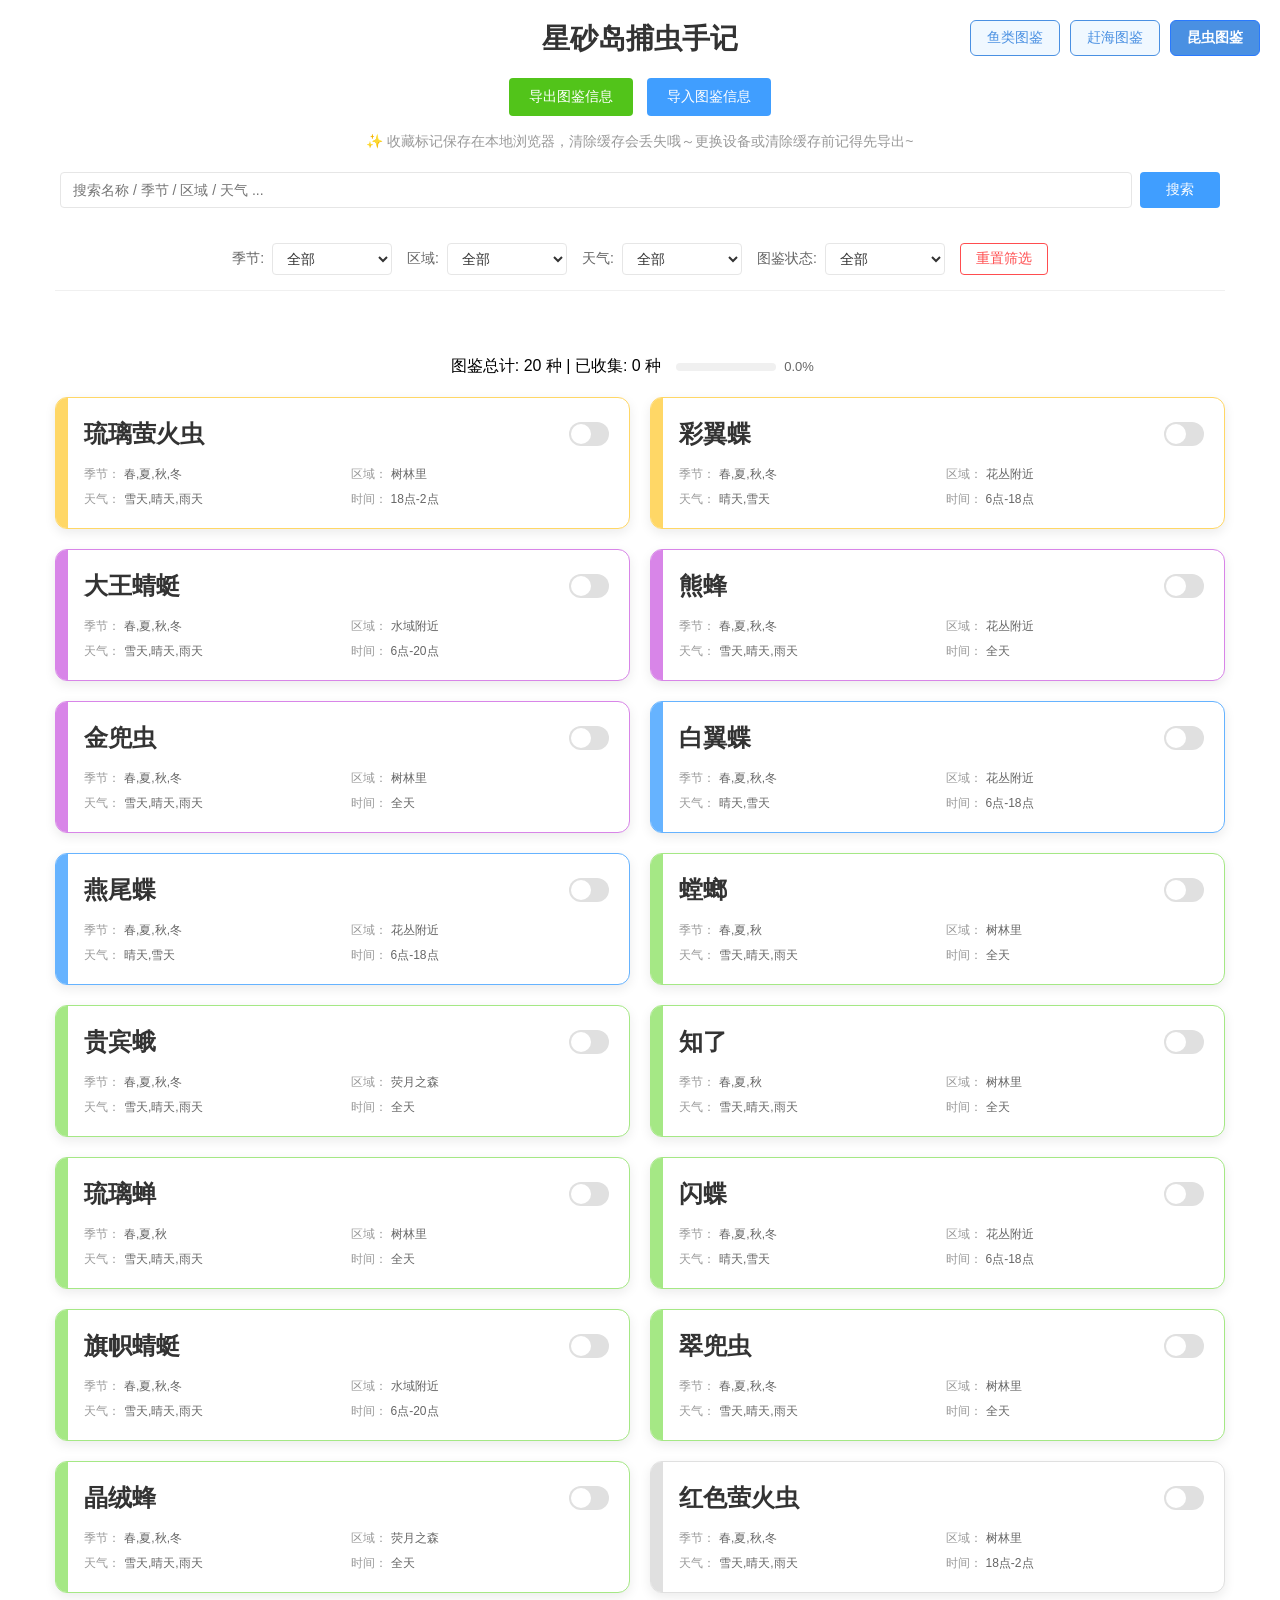
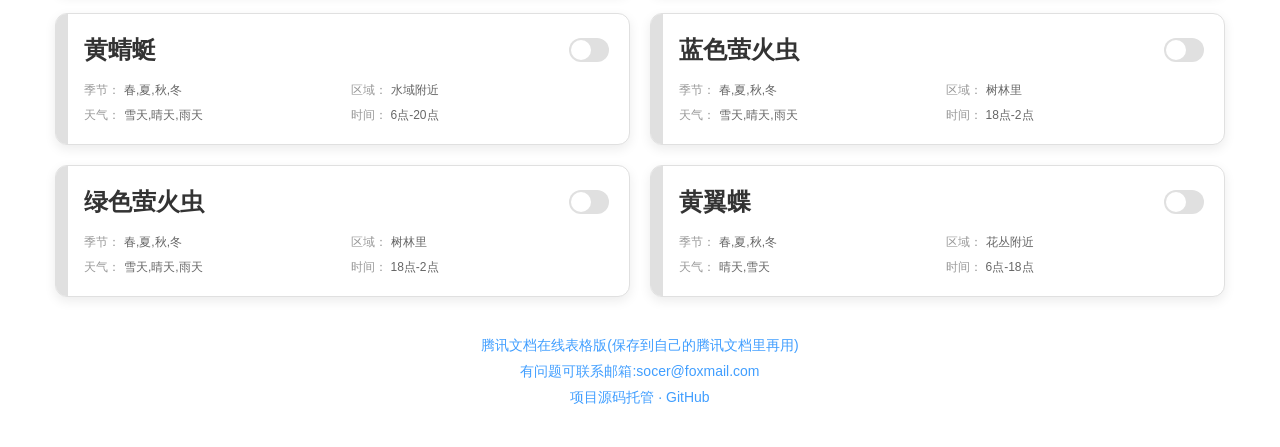
==== insect-index.html @ 9a9ea746 "Add files via upload" ====
<!DOCTYPE html>
<html lang="zh-CN">
<head>
    <meta charset="UTF-8">
    <meta name="viewport" content="width=device-width, initial-scale=1.0, maximum-scale=1.0">
    <title>星砂岛捕虫手记</title>
    <link rel="stylesheet" href="style.css">
    <script>
        var _hmt = _hmt || [];
        (function() {
            var hm = document.createElement("script");
            hm.src = "https://hm.baidu.com/hm.js?9a6b3ce1868acaaec8679f2963414851";
            var s = document.getElementsByTagName("script")[0]; 
            s.parentNode.insertBefore(hm, s);
        })();
    </script>
</head>
<body>
    <div class="tabs-container">
        <button class="tab-btn" onclick="window.location.href='index.html'">鱼类图鉴</button>
        <button class="tab-btn" onclick="window.location.href='seashore-index.html'">赶海图鉴</button>
        <button class="tab-btn active" onclick="window.location.href='insect-index.html'">昆虫图鉴</button>
    </div>
    <div class="container">
        <h1>星砂岛捕虫手记</h1>
        
        <div class="import-export-btn-group">
            <button id="export-all" class="export-btn">导出图鉴信息</button>
            <button id="import-all" class="import-btn">导入图鉴信息</button>
            <!-- 云端备份按钮暂时隐藏，保留功能以便后续启用 -->
            <button id="backup-cloud" class="export-btn" style="background-color:#722ed1; display:none;">备份到云端</button>
            <button id="restore-cloud" class="import-btn" style="background-color:#722ed1; display:none;">从云端恢复</button>
        </div>

        <div class="tip-text">✨ 收藏标记保存在本地浏览器，清除缓存会丢失哦～更换设备或清除缓存前记得先导出~</div>

        <div class="search-wrapper">
            <input type="text" id="global-search" placeholder="搜索名称 / 季节 / 区域 / 天气 ...">
            <button id="search-btn" class="search-btn">搜索</button>
        </div>

        <div class="filter-bar">
            <div class="filter-item">
                <label>季节:</label>
                <select id="season-filter">
                    <option value="all" selected>全部</option>
                    <option value="春">春季</option>
                    <option value="夏">夏季</option>
                    <option value="秋">秋季</option>
                    <option value="冬">冬季</option>
                </select>
            </div>
            <div class="filter-item">
                <label>区域:</label>
                <select id="area-filter">
                    <option value="all" selected>全部</option>
                    <option value="树林里">树林里</option>
                    <option value="花丛附近">花丛附近</option>
                    <option value="水域附近">水域附近</option>
                    <option value="荧月之森">荧月之森</option>
                </select>
            </div>
            <div class="filter-item">
                <label>天气:</label>
                <select id="weather-filter">
                    <option value="all" selected>全部</option>
                    <option value="雪天">雪天</option>
                    <option value="晴天">晴天</option>
                    <option value="雨天">雨天</option>
                </select>
            </div>
            <div class="filter-item">
                <label>图鉴状态:</label>
                <select id="collect-filter">
                    <option value="all" selected>全部</option>
                    <option value="collected">已拥有</option>
                    <option value="uncollected">未拥有</option>
                </select>
            </div>
            <div class="filter-item">
                <button id="reset-filter" class="reset-btn">重置筛选</button>
            </div>
        </div>

        <div class="filter-tags" id="filter-tags"></div>

        <div class="stats">
            <span>图鉴总计: <span id="total-count">0</span> 种 | 已收集: <span id="collected-count">0</span> 种</span>
            <div class="progress-container">
                <div class="progress-bar">
                    <div id="progress-fill" class="progress-fill" style="width:0%"></div>
                </div>
                <span class="progress-text" id="progress-text">0%</span>
            </div>
        </div>

        <div id="empty-tip" class="empty-tip hidden">
            <p>暂无匹配的昆虫哦～😟</p>
            <button id="reset-filter-empty" class="reset-btn">一键重置筛选</button>
        </div>

        <div class="name-list" id="name-list"></div>

        <div class="footer-signature">
            <a href="https://docs.qq.com/sheet/DZWRzREJ2Z0ttR0RC?tab=BB08J2" target="_blank" rel="noopener noreferrer">腾讯文档在线表格版(保存到自己的腾讯文档里再用)</a>
            <a target="_blank" rel="noopener noreferrer">有问题可联系邮箱:socer@foxmail.com</a>
            <a href="https://github.com/Marsocer/mikossan" target="_blank" rel="noopener noreferrer">项目源码托管 · GitHub</a>
        </div>
    </div>

    <script type="module" src="insect-script.js"></script>
</body>
</html>
---- style.css ----
/* ========== 1. 变量定义 ========== */
:root {
    --primary-color: #409eff;
    --success-color: #52c41a;
    --danger-color: #ff4d4f;
    --text-primary: #333;
    --text-secondary: #666;
    --text-light: #999;
    --border-color: #e6e6e6;
    --shadow-light: 0 4px 12px rgba(0, 0, 0, 0.08);
    --shadow-hover: 0 8px 20px rgba(0, 0, 0, 0.12);
    --rank-yellow: #ffd766;
    --rank-purple: #d885e8;
    --rank-blue: #66b3ff;
    --rank-green: #a5e885;
    --rank-gray: #e0e0e0;
}

/* ========== 2. 重置 ========== */
* {
    margin: 0;
    padding: 0;
    box-sizing: border-box;
    font-family: "Microsoft Yahei", "PingFang SC", "Helvetica Neue", sans-serif;
}
html, body {
    width: 100%;
    height: 100%;
    background-color: #fff;
}
button, input, select {
    outline: none;
    border: none;
    background: none;
    font-family: inherit;
}
a {
    text-decoration: none;
}

/* ========== 3. 全局容器 ========== */
.container {
    max-width: 1200px;
    width: 100%;
    margin: 0 auto;
    padding: 20px 15px;
}
h1 {
    text-align: center;
    color: var(--text-primary);
    margin-bottom: 20px;
    font-size: 28px;
    font-weight: 600;
}

/* ========== 4. 导入导出按钮 ========== */
.import-export-btn-group {
    text-align: center;
    margin-bottom: 15px;
}
.export-btn, .import-btn {
    padding: 10px 20px;
    border-radius: 4px;
    cursor: pointer;
    font-size: 14px;
    margin: 0 5px;
    transition: all 0.2s ease;
}
.export-btn {
    background-color: var(--success-color);
    color: #fff;
}
.import-btn {
    background-color: var(--primary-color);
    color: #fff;
}
.export-btn:hover { background-color: #49a81a; }
.import-btn:hover { background-color: #3385d6; }

/* ========== 5. 提示文本 ========== */
.tip-text {
    text-align: center;
    font-size: 14px;
    color: var(--text-light);
    margin-bottom: 20px;
    line-height: 1.5;
    width: 100%;
    display: block;
    padding: 0 10px;
}

/* ========== 6. 搜索栏 ========== */
.search-wrapper {
    display: flex;
    align-items: center;
    justify-content: center;
    gap: 8px;
    margin-bottom: 20px;
    width: 100%;
    padding: 0 5px;
}
#global-search {
    flex: 1;
    min-width: 0;
    height: 36px;
    padding: 0 12px;
    border: 1px solid var(--border-color);
    border-radius: 4px;
    font-size: 14px;
    color: var(--text-primary);
}
.search-btn {
    flex-shrink: 0;
    height: 36px;
    padding: 0 18px;
    background-color: var(--primary-color);
    color: #fff;
    border-radius: 4px;
    cursor: pointer;
    font-size: 14px;
    transition: all 0.2s ease;
    min-width: 80px;
}
.search-btn:hover { background-color: #3385d6; }

/* ========== 7. 季节复选框组 ========== */
.season-check-group {
    display: flex;
    gap: 10px;
    align-items: center;
    flex-wrap: wrap;
}
.season-checkbox-item {
    display: flex;
    align-items: center;
    gap: 4px;
    font-size: 14px;
    color: var(--text-secondary);
    cursor: pointer;
}
.season-checkbox-item input {
    width: 16px;
    height: 16px;
    border: 1px solid var(--border-color);
    border-radius: 2px;
}

/* ========== 8. 筛选栏 ========== */
.filter-bar {
    display: flex;
    flex-wrap: wrap;
    align-items: center;
    justify-content: center;
    gap: 12px 15px;
    padding: 15px 0;
    border-bottom: 1px solid #f0f0f0;
    margin-bottom: 20px;
}
.filter-item {
    display: flex;
    align-items: center;
    font-size: 14px;
    white-space: nowrap;
}
.filter-item label {
    margin-right: 8px;
    color: var(--text-secondary);
}
.filter-item select {
    height: 32px;
    padding: 0 10px;
    border: 1px solid var(--border-color);
    border-radius: 4px;
    font-size: 14px;
    color: var(--text-primary);
    min-width: 120px;
}
.reset-btn {
    height: 32px;
    padding: 0 15px;
    border: 1px solid var(--danger-color);
    background-color: #fff;
    color: var(--danger-color);
    border-radius: 4px;
    cursor: pointer;
    font-size: 14px;
    transition: all 0.2s ease;
}
.reset-btn:hover {
    background-color: var(--danger-color);
    color: #fff;
}

/* ========== 9. 统计信息 ========== */
.stats {
    display: flex;
    align-items: center;
    justify-content: center;
    gap: 15px;
    margin-bottom: 20px;
}
.progress-container {
    display: inline-flex;
    align-items: center;
    gap: 8px;
}
.progress-bar {
    width: 100px;
    height: 8px;
    background-color: #f0f0f0;
    border-radius: 4px;
    overflow: hidden;
}
.progress-fill {
    height: 100%;
    background-color: var(--success-color);
    border-radius: 4px;
    transition: width 0.3s ease;
    width: 0%;
}
.progress-text {
    font-size: 13px;
    color: var(--text-secondary);
    min-width: 45px;
}

/* ========== 10. 无结果提示 ========== */
.empty-tip {
    text-align: center;
    padding: 50px 0;
    color: var(--text-light);
    font-size: 14px;
}
.empty-tip .reset-btn {
    margin-top: 15px;
}
.hidden {
    display: none !important;
}

/* ========== 11. 卡片列表 ========== */
.name-list {
    max-width: 1200px;
    width: 100%;
    margin: 0 auto;
    display: grid;
    grid-template-columns: repeat(auto-fill, minmax(380px, 1fr));
    gap: 20px;
}

/* ========== 12. 卡片样式 ========== */
.name-item {
    position: relative;
    padding: 20px;
    border-radius: 12px;
    background-color: #fff;
    box-shadow: var(--shadow-light);
    transition: all 0.3s ease;
    display: flex;
    flex-direction: column;
    gap: 16px;
    overflow: hidden;
    cursor: default;
}
.name-item:hover {
    transform: translateY(-6px);
    box-shadow: var(--shadow-hover);
}

/* 所有等级通用的伪元素位置 */
.name-item::before {
    content: '';
    position: absolute;
    top: 0;
    left: 0;
    width: 12px;
    height: 100%;
}

/* 等级配色 */
.name-item.rank-鱼王::before { background-color: var(--rank-yellow); }
.name-item.rank-传说::before { background-color: var(--rank-purple); }
.name-item.rank-优质::before { background-color: var(--rank-blue); }
.name-item.rank-普通::before { background-color: var(--rank-green); }
.name-item.rank-常见::before { background-color: var(--rank-gray); }

/* 描边 */
.name-item.rank-鱼王 { border: 1px solid var(--rank-yellow); }
.name-item.rank-传说 { border: 1px solid var(--rank-purple); }
.name-item.rank-优质 { border: 1px solid var(--rank-blue); }
.name-item.rank-普通 { border: 1px solid var(--rank-green); }
.name-item.rank-常见 { border: 1px solid var(--rank-gray); }

/* 卡片头部 */
.card-header {
    display: flex;
    justify-content: space-between;
    align-items: center;
}
.fish-name {
    font-size: 24px;
    font-weight: 600;
    color: var(--text-primary);
    margin-left: 8px;
}
.toggle-switch {
    width: 40px;
    height: 24px;
    border-radius: 12px;
    background-color: var(--rank-gray);
    position: relative;
    transition: all 0.2s ease;
    cursor: pointer;
}
.toggle-switch::after {
    content: '';
    position: absolute;
    top: 2px;
    left: 2px;
    width: 20px;
    height: 20px;
    border-radius: 50%;
    background-color: #fff;
    transition: all 0.2s ease;
}
.name-item.owned .toggle-switch {
    background-color: var(--success-color);
}
.name-item.owned .toggle-switch::after {
    left: 18px;
}

/* 卡片信息区 */
.card-info {
    display: grid;
    grid-template-columns: 1fr 1fr;
    gap: 8px;
    font-size: 12px;
    color: var(--text-secondary);
    margin-left: 8px;
}
.info-item {
    display: flex;
    align-items: flex-start;
    gap: 4px;
    white-space: nowrap;
    overflow: hidden;
    text-overflow: ellipsis;
}
.info-label {
    font-weight: 500;
    color: var(--text-light);
    flex-shrink: 0;
}

/* ========== 13. 页脚 ========== */
.footer-signature {
    margin-top: 40px;
    text-align: center;
    font-size: 14px;
    color: var(--text-light);
    display: flex;
    flex-direction: column;
    gap: 8px;
    padding-bottom: 20px;
}
.footer-signature a {
    color: var(--primary-color);
}
.footer-signature a:hover {
    text-decoration: underline;
}

/* ========== 14. 图鉴切换按钮 ========== */
.tabs-container {
    position: absolute;
    top: 20px;
    right: 20px;
    display: flex;
    gap: 10px;
    z-index: 100;
}
.tab-btn {
    padding: 8px 16px;
    background-color: #f0f8ff;
    border: 1px solid #4a90e2;
    border-radius: 6px;
    color: #4a90e2;
    font-size: 14px;
    cursor: pointer;
    transition: all 0.2s ease;
}
.tab-btn:hover {
    background-color: #e6f0ff;
    border-color: #2979ff;
}
.tab-btn.active {
    background-color: #4a90e2;
    color: white;
    border-color: #2979ff;
    font-weight: bold;
}

/* ========== 15. 筛选标签 ========== */
.filter-tags {
    display: flex;
    flex-wrap: wrap;
    gap: 8px;
    margin: 10px 0 15px;
    min-height: 30px;
}
.filter-tag {
    display: inline-flex;
    align-items: center;
    background-color: #f0f0f0;
    border-radius: 16px;
    padding: 4px 12px;
    font-size: 13px;
    color: #333;
    transition: all 0.2s;
}
.filter-tag .remove-tag {
    margin-left: 6px;
    font-size: 16px;
    line-height: 1;
    cursor: pointer;
    color: #999;
    font-weight: bold;
}
.filter-tag .remove-tag:hover {
    color: #ff4d4f;
}

/* ========== 16. 骨架屏 ========== */
.name-item.skeleton {
    pointer-events: none;
    animation: skeleton-loading 1.2s ease-in-out infinite;
}
@keyframes skeleton-loading {
    0% { opacity: 0.6; }
    50% { opacity: 1; }
    100% { opacity: 0.6; }
}
.skeleton .skeleton-title {
    width: 120px;
    height: 24px;
    background-color: #e0e0e0;
    border-radius: 4px;
}
.skeleton .skeleton-switch {
    width: 40px;
    height: 24px;
    background-color: #e0e0e0;
    border-radius: 12px;
}
.skeleton .card-info {
    display: grid;
    grid-template-columns: 1fr 1fr;
    gap: 8px;
}
.skeleton .skeleton-line {
    height: 16px;
    background-color: #e0e0e0;
    border-radius: 4px;
}
.skeleton .skeleton-line:nth-child(odd) {
    width: 80%;
}
.skeleton .skeleton-line:nth-child(even) {
    width: 60%;
}

/* ========== 17. 响应式适配 ========== */
@media (max-width: 768px) {
    h1 { font-size: 24px; }
    .filter-bar { gap: 8px 10px; }
    .name-list { grid-template-columns: repeat(auto-fill, minmax(280px, 1fr)); gap: 15px; }
    .name-item { padding: 16px; }
    .fish-name { font-size: 20px; }
    .info-item { white-space: normal; overflow: visible; text-overflow: clip; line-height: 1.4; }
    .name-item:hover { transform: translateY(-3px); }
    .search-wrapper { padding: 0 2px; gap: 6px; }
    .search-btn { padding: 0 12px; min-width: 70px; font-size: 13px; }
    #global-search { font-size: 13px; padding: 0 10px; }
    .tip-text { font-size: 13px; padding: 0 15px; }
    .season-check-group { gap: 6px; }
    .season-checkbox-item { font-size: 13px; }
    .tabs-container {
        position: static;
        justify-content: center;
        margin: 10px 0 20px;
        flex-wrap: wrap;
        gap: 8px;
    }
    .tab-btn { padding: 6px 12px; font-size: 12px; }
    .stats {
        flex-direction: column;
        gap: 8px;
    }
    .progress-bar {
        width: 80px;
    }
}
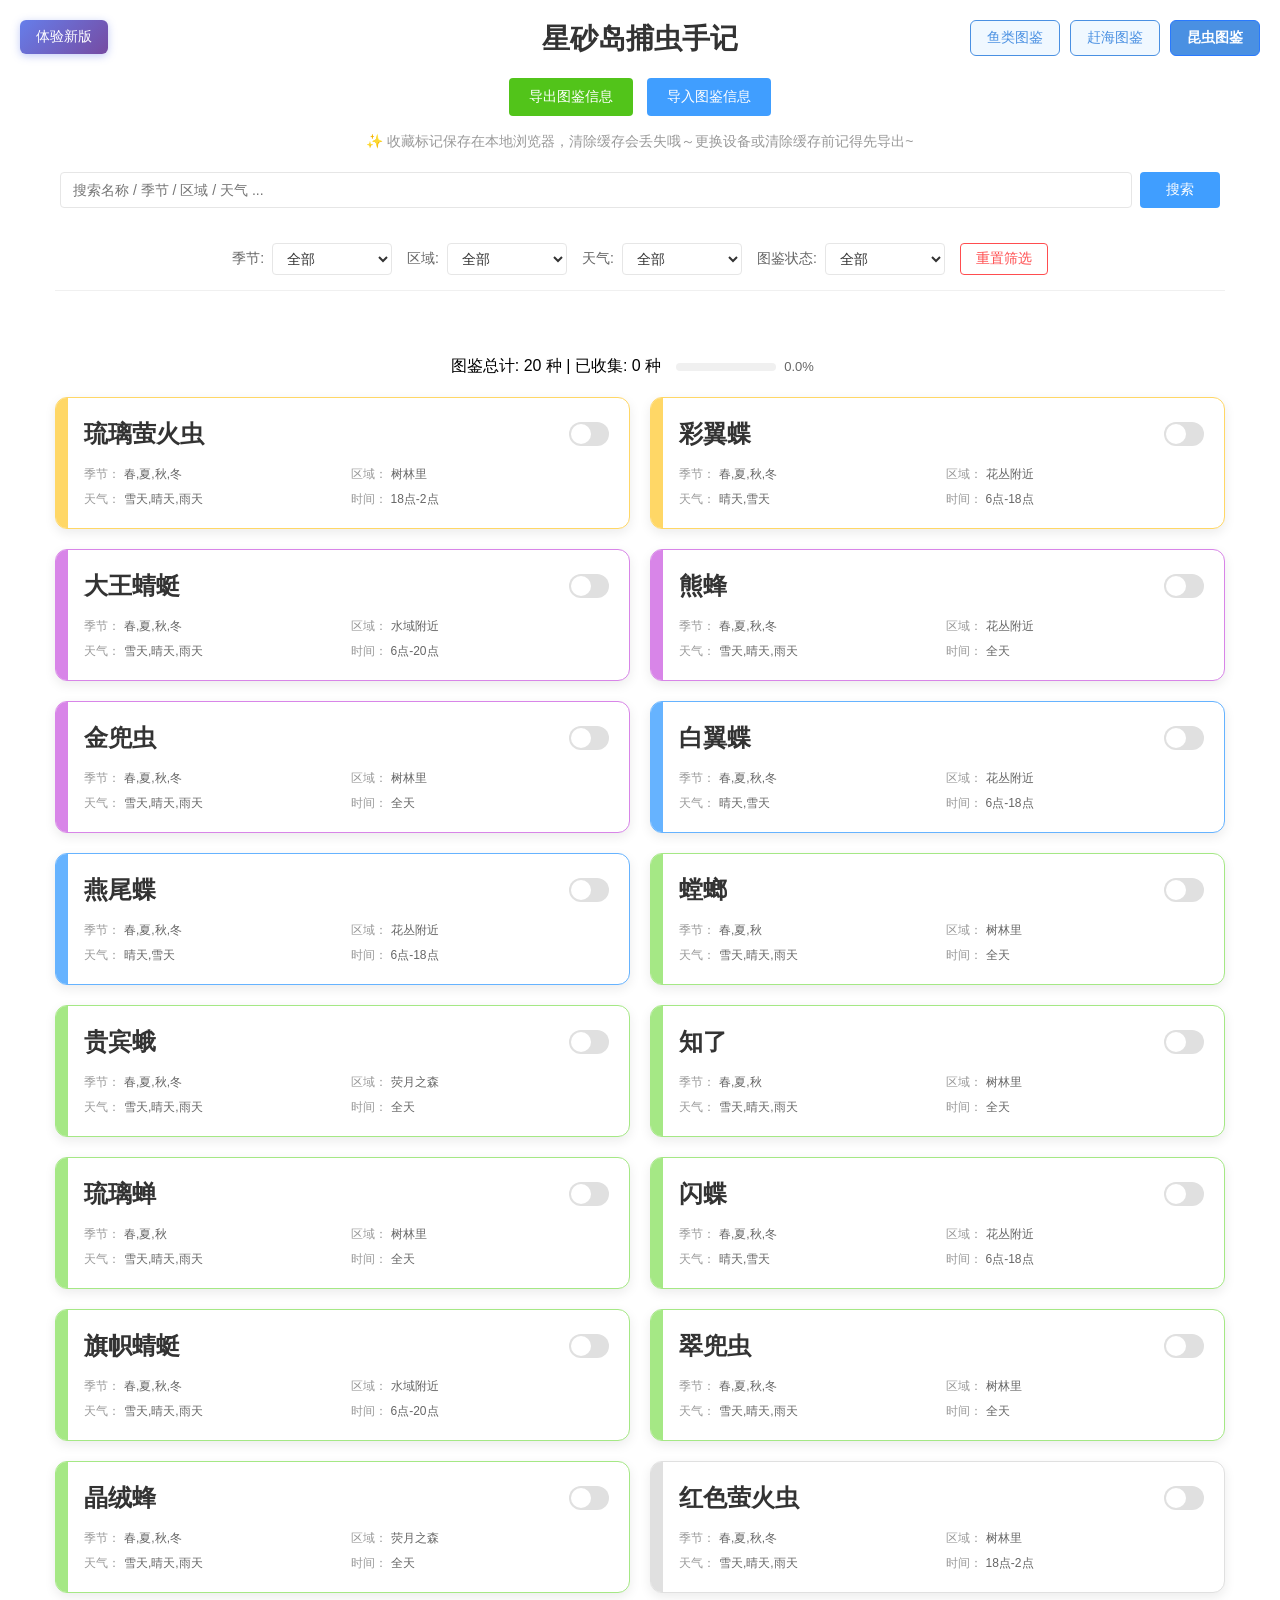
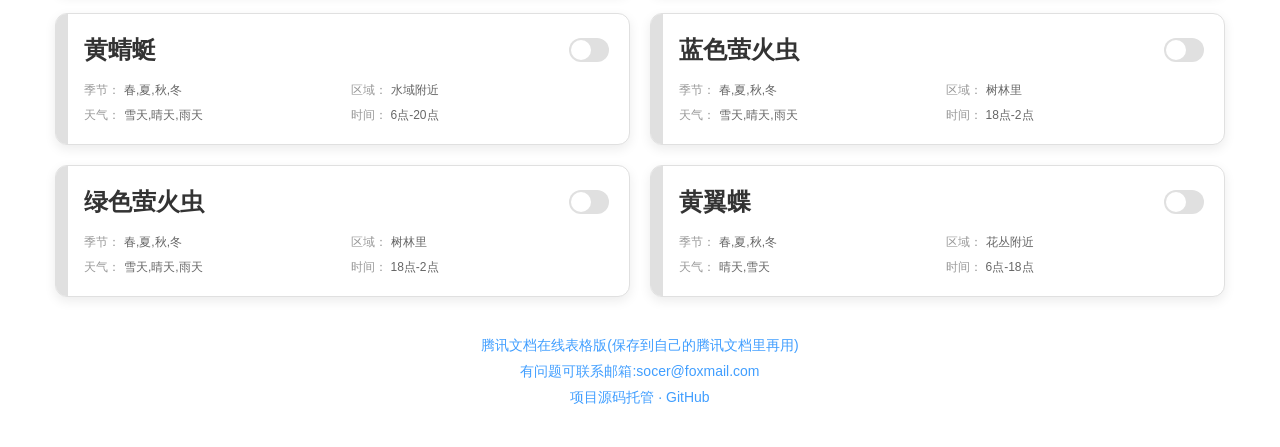
==== commit 60c20441: "Add files via upload" ====
--- a/insect-index.html
+++ b/insect-index.html
@@ -10,12 +10,13 @@
         (function() {
             var hm = document.createElement("script");
             hm.src = "https://hm.baidu.com/hm.js?9a6b3ce1868acaaec8679f2963414851";
-            var s = document.getElementsByTagName("script")[0]; 
+            var s = document.getElementsByTagName("script")[0];
             s.parentNode.insertBefore(hm, s);
         })();
     </script>
 </head>
 <body>
+    <button class="version-switch-btn" onclick="window.location.href='XSD plus/insect-index.html'">体验新版</button>
     <div class="tabs-container">
         <button class="tab-btn" onclick="window.location.href='index.html'">鱼类图鉴</button>
         <button class="tab-btn" onclick="window.location.href='seashore-index.html'">赶海图鉴</button>
@@ -23,7 +24,7 @@
     </div>
     <div class="container">
         <h1>星砂岛捕虫手记</h1>
-        
+
         <div class="import-export-btn-group">
             <button id="export-all" class="export-btn">导出图鉴信息</button>
             <button id="import-all" class="import-btn">导入图鉴信息</button>
@@ -103,11 +104,11 @@
 
         <div class="footer-signature">
             <a href="https://docs.qq.com/sheet/DZWRzREJ2Z0ttR0RC?tab=BB08J2" target="_blank" rel="noopener noreferrer">腾讯文档在线表格版(保存到自己的腾讯文档里再用)</a>
-            <a target="_blank" rel="noopener noreferrer">有问题可联系邮箱:socer@foxmail.com</a>
+            <a href="mailto:socer@foxmail.com" target="_blank" rel="noopener noreferrer">有问题可联系邮箱:socer@foxmail.com</a>
             <a href="https://github.com/Marsocer/mikossan" target="_blank" rel="noopener noreferrer">项目源码托管 · GitHub</a>
         </div>
     </div>
 
     <script type="module" src="insect-script.js"></script>
 </body>
-</html>+</html>
--- a/style.css
+++ b/style.css
@@ -500,4 +500,376 @@
     .progress-bar {
         width: 80px;
     }
+}
+
+/* ========== 18. 物种管理按钮 ========== */
+.manage-btn {
+    padding: 10px 20px;
+    border-radius: 4px;
+    cursor: pointer;
+    font-size: 14px;
+    margin: 0 5px;
+    background-color: #fa8c16;
+    color: #fff;
+    transition: all 0.2s ease;
+}
+.manage-btn:hover { background-color: #d46b08; }
+
+/* ========== 19. 自定义徽章 ========== */
+.custom-badge {
+    display: inline-block;
+    padding: 1px 6px;
+    border-radius: 3px;
+    font-size: 11px;
+    margin-left: 8px;
+    vertical-align: middle;
+    font-weight: normal;
+}
+.custom-badge.added {
+    background: #fff7e6;
+    color: #fa8c16;
+    border: 1px solid #ffd591;
+}
+.custom-badge.modified {
+    background: #e6f7ff;
+    color: #1890ff;
+    border: 1px solid #91d5ff;
+}
+
+/* ========== 20. 物种管理模态框 ========== */
+.manage-modal-overlay {
+    position: fixed;
+    top: 0; left: 0; right: 0; bottom: 0;
+    background: rgba(0, 0, 0, 0.5);
+    z-index: 1000;
+    display: flex;
+    align-items: center;
+    justify-content: center;
+    padding: 20px;
+}
+.manage-modal {
+    background: #fff;
+    border-radius: 12px;
+    width: 100%;
+    max-width: 700px;
+    max-height: 85vh;
+    display: flex;
+    flex-direction: column;
+    overflow: hidden;
+}
+.manage-modal-header {
+    display: flex;
+    justify-content: space-between;
+    align-items: center;
+    padding: 20px;
+    border-bottom: 1px solid #f0f0f0;
+    flex-shrink: 0;
+}
+.manage-modal-header h2 {
+    font-size: 20px;
+    color: var(--text-primary);
+    font-weight: 600;
+}
+.manage-close-btn {
+    font-size: 28px;
+    color: var(--text-light);
+    cursor: pointer;
+    line-height: 1;
+    background: none;
+    border: none;
+    padding: 0;
+}
+.manage-close-btn:hover { color: var(--text-primary); }
+.manage-modal-body {
+    flex: 1;
+    overflow-y: auto;
+    padding: 20px;
+}
+
+/* 管理列表 */
+.manage-toolbar {
+    display: flex;
+    gap: 10px;
+    margin-bottom: 15px;
+}
+.manage-toolbar input {
+    flex: 1;
+    min-width: 0;
+    height: 36px;
+    padding: 0 12px;
+    border: 1px solid var(--border-color);
+    border-radius: 4px;
+    font-size: 14px;
+    color: var(--text-primary);
+}
+.manage-add-btn {
+    padding: 0 16px;
+    height: 36px;
+    background: var(--success-color);
+    color: #fff;
+    border: none;
+    border-radius: 4px;
+    cursor: pointer;
+    font-size: 14px;
+    white-space: nowrap;
+    transition: all 0.2s;
+}
+.manage-add-btn:hover { background: #49a81a; }
+
+.manage-list {
+    display: flex;
+    flex-direction: column;
+    gap: 8px;
+}
+.manage-species-item {
+    display: flex;
+    justify-content: space-between;
+    align-items: center;
+    padding: 12px;
+    border: 1px solid var(--border-color);
+    border-radius: 8px;
+    transition: all 0.2s;
+}
+.manage-species-item:hover { border-color: var(--primary-color); }
+.manage-species-item.deleted {
+    opacity: 0.5;
+    background: #f9f9f9;
+}
+.manage-species-info {
+    flex: 1;
+    min-width: 0;
+}
+.manage-species-name {
+    font-size: 16px;
+    font-weight: 600;
+    color: var(--text-primary);
+    margin-right: 8px;
+}
+.manage-rank-badge {
+    display: inline-block;
+    padding: 2px 8px;
+    border-radius: 4px;
+    font-size: 12px;
+    margin-right: 6px;
+}
+.manage-rank-badge.rank-鱼王 { background: var(--rank-yellow); color: #333; }
+.manage-rank-badge.rank-传说 { background: var(--rank-purple); color: #fff; }
+.manage-rank-badge.rank-优质 { background: var(--rank-blue); color: #fff; }
+.manage-rank-badge.rank-普通 { background: var(--rank-green); color: #333; }
+.manage-rank-badge.rank-常见 { background: var(--rank-gray); color: #333; }
+.manage-custom-tag {
+    display: inline-block;
+    padding: 2px 6px;
+    background: #fff7e6;
+    color: #fa8c16;
+    border: 1px solid #ffd591;
+    border-radius: 4px;
+    font-size: 11px;
+}
+.manage-species-details {
+    font-size: 12px;
+    color: var(--text-light);
+    margin-top: 4px;
+    overflow: hidden;
+    text-overflow: ellipsis;
+    white-space: nowrap;
+}
+.manage-species-actions {
+    display: flex;
+    gap: 6px;
+    flex-shrink: 0;
+    margin-left: 10px;
+}
+.manage-edit-btn, .manage-delete-btn, .manage-restore-btn, .manage-reset-btn {
+    padding: 4px 10px;
+    border-radius: 4px;
+    font-size: 13px;
+    cursor: pointer;
+    border: 1px solid;
+    background: #fff;
+    transition: all 0.2s;
+}
+.manage-edit-btn { border-color: var(--primary-color); color: var(--primary-color); }
+.manage-edit-btn:hover { background: var(--primary-color); color: #fff; }
+.manage-delete-btn { border-color: var(--danger-color); color: var(--danger-color); }
+.manage-delete-btn:hover { background: var(--danger-color); color: #fff; }
+.manage-restore-btn { border-color: var(--success-color); color: var(--success-color); }
+.manage-restore-btn:hover { background: var(--success-color); color: #fff; }
+.manage-reset-btn { border-color: #fa8c16; color: #fa8c16; }
+.manage-reset-btn:hover { background: #fa8c16; color: #fff; }
+
+.manage-deleted-section {
+    margin-top: 20px;
+    padding-top: 15px;
+    border-top: 1px dashed var(--border-color);
+}
+.manage-deleted-section h3 {
+    font-size: 14px;
+    color: var(--text-light);
+    margin-bottom: 10px;
+    font-weight: normal;
+}
+
+/* 管理表单 */
+.manage-form-view {
+    display: flex;
+    flex-direction: column;
+    gap: 15px;
+}
+.manage-form-header {
+    display: flex;
+    align-items: center;
+    gap: 12px;
+}
+.manage-back-btn {
+    color: var(--primary-color);
+    font-size: 14px;
+    cursor: pointer;
+    background: none;
+    border: none;
+    padding: 0;
+}
+.manage-form-header h3 {
+    font-size: 18px;
+    color: var(--text-primary);
+    font-weight: 600;
+}
+.manage-form-body {
+    display: flex;
+    flex-direction: column;
+    gap: 12px;
+}
+.manage-form-field {
+    display: flex;
+    flex-direction: column;
+    gap: 4px;
+}
+.manage-form-field label {
+    font-size: 14px;
+    color: var(--text-secondary);
+    font-weight: 500;
+}
+.required-mark { color: var(--danger-color); }
+.manage-form-field input[type="text"] {
+    height: 36px;
+    padding: 0 12px;
+    border: 1px solid var(--border-color);
+    border-radius: 4px;
+    font-size: 14px;
+    color: var(--text-primary);
+}
+.manage-form-field select {
+    height: 36px;
+    padding: 0 10px;
+    border: 1px solid var(--border-color);
+    border-radius: 4px;
+    font-size: 14px;
+    color: var(--text-primary);
+}
+.manage-form-field .season-checkbox-group {
+    display: flex;
+    gap: 15px;
+    flex-wrap: wrap;
+}
+.manage-form-field .season-checkbox-group label {
+    display: flex;
+    align-items: center;
+    gap: 4px;
+    font-weight: normal;
+    cursor: pointer;
+    color: var(--text-secondary);
+}
+.manage-form-field .season-checkbox-group input {
+    width: 16px;
+    height: 16px;
+    border: 1px solid var(--border-color);
+    border-radius: 2px;
+}
+.manage-form-actions {
+    display: flex;
+    justify-content: flex-end;
+    gap: 10px;
+    margin-top: 10px;
+}
+.manage-cancel-btn {
+    padding: 8px 20px;
+    border: 1px solid var(--border-color);
+    border-radius: 4px;
+    color: var(--text-secondary);
+    cursor: pointer;
+    font-size: 14px;
+    background: #fff;
+    transition: all 0.2s;
+}
+.manage-cancel-btn:hover { background: #f5f5f5; }
+.manage-save-btn {
+    padding: 8px 20px;
+    background: var(--success-color);
+    color: #fff;
+    border: none;
+    border-radius: 4px;
+    cursor: pointer;
+    font-size: 14px;
+    transition: all 0.2s;
+}
+.manage-save-btn:hover { background: #49a81a; }
+
+/* 管理模态框移动端适配 */
+@media (max-width: 768px) {
+    .manage-modal {
+        max-width: 100%;
+        max-height: 90vh;
+        border-radius: 8px;
+    }
+    .manage-species-item {
+        flex-direction: column;
+        align-items: flex-start;
+        gap: 8px;
+    }
+    .manage-species-actions {
+        margin-left: 0;
+        width: 100%;
+        justify-content: flex-end;
+    }
+    .manage-species-details {
+        white-space: normal;
+    }
+    .manage-toolbar {
+        flex-direction: column;
+    }
+    .manage-add-btn {
+        width: 100%;
+    }
+}
+
+/* ========== 21. 体验新版按钮 ========== */
+.version-switch-btn {
+    position: absolute;
+    top: 20px;
+    left: 20px;
+    padding: 8px 16px;
+    background: linear-gradient(135deg, #667eea 0%, #764ba2 100%);
+    color: white;
+    border: none;
+    border-radius: 6px;
+    font-size: 14px;
+    cursor: pointer;
+    z-index: 100;
+    transition: all 0.2s ease;
+    box-shadow: 0 2px 8px rgba(102, 126, 234, 0.4);
+}
+.version-switch-btn:hover {
+    opacity: 0.9;
+    transform: translateY(-1px);
+    box-shadow: 0 4px 12px rgba(102, 126, 234, 0.5);
+}
+
+/* 体验新版按钮移动端适配 */
+@media (max-width: 768px) {
+    .version-switch-btn {
+        position: static;
+        display: block;
+        margin: 10px auto 0;
+        width: fit-content;
+    }
 }
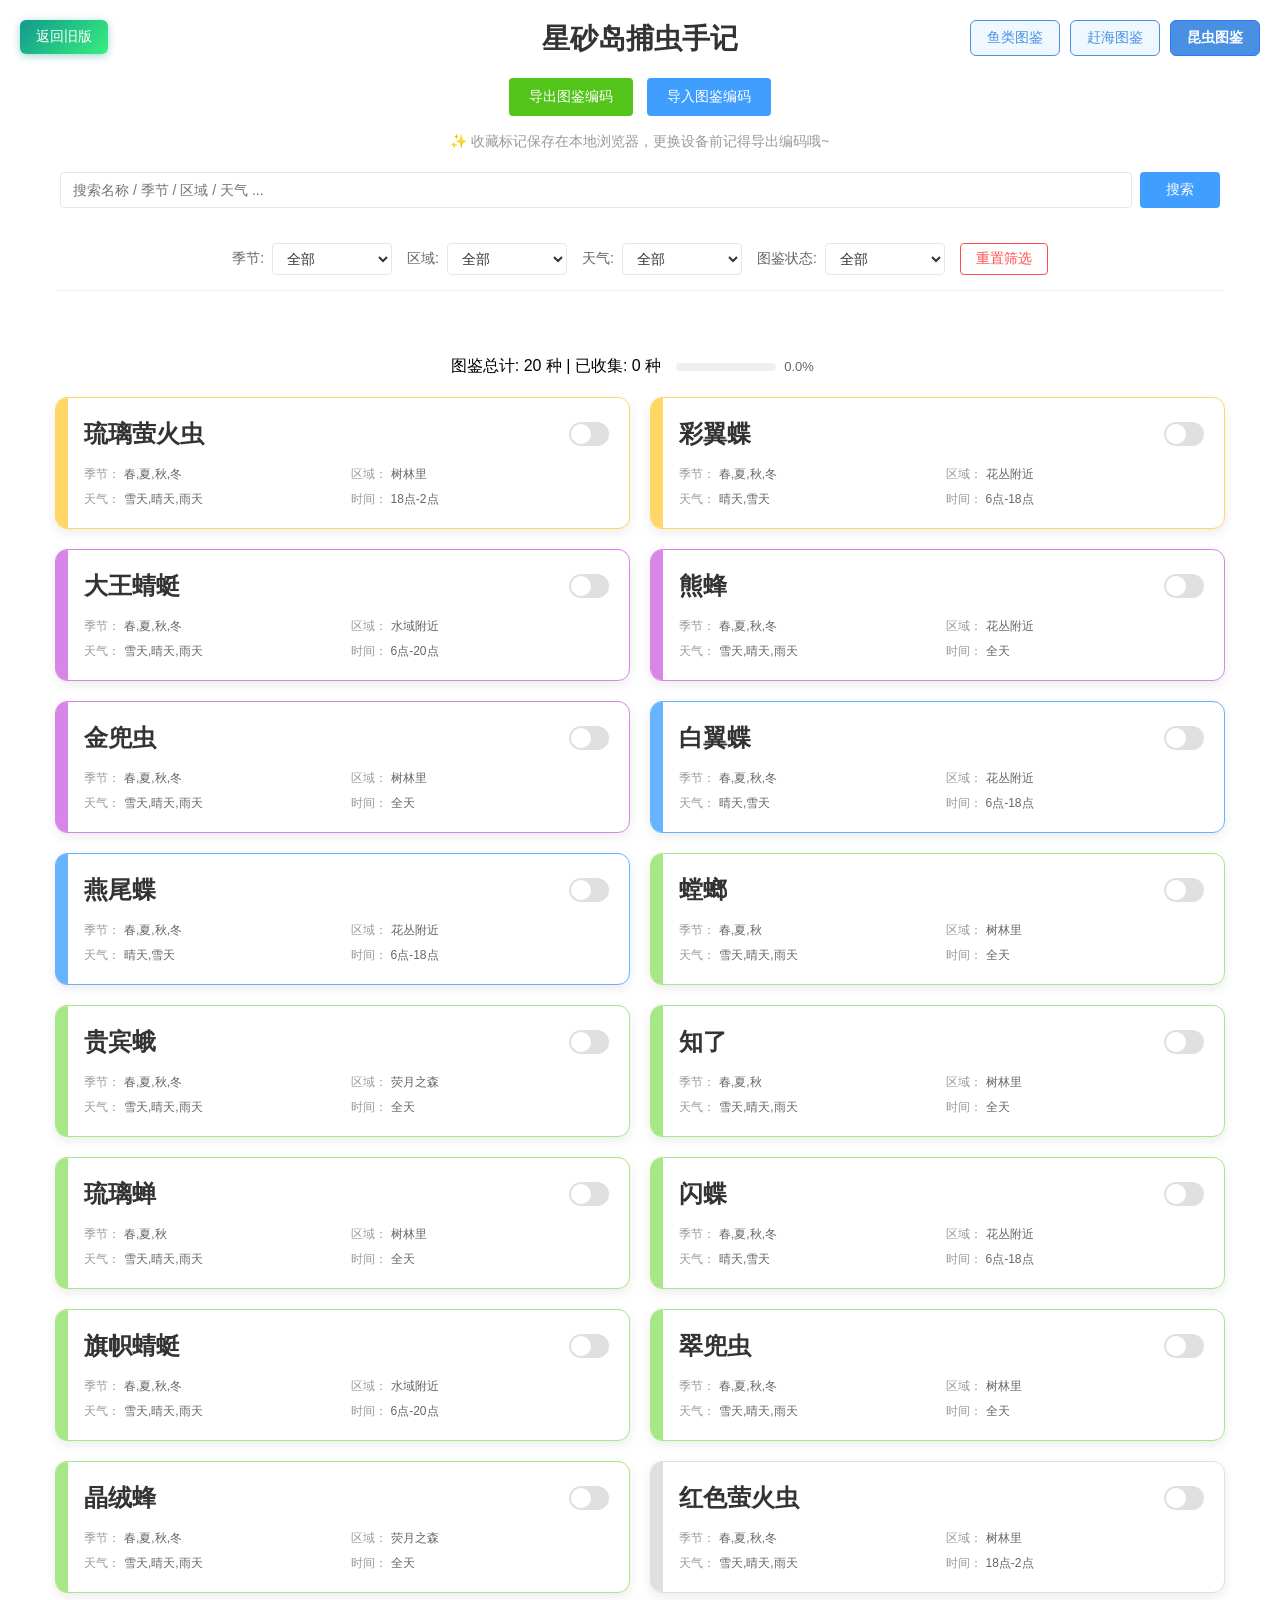
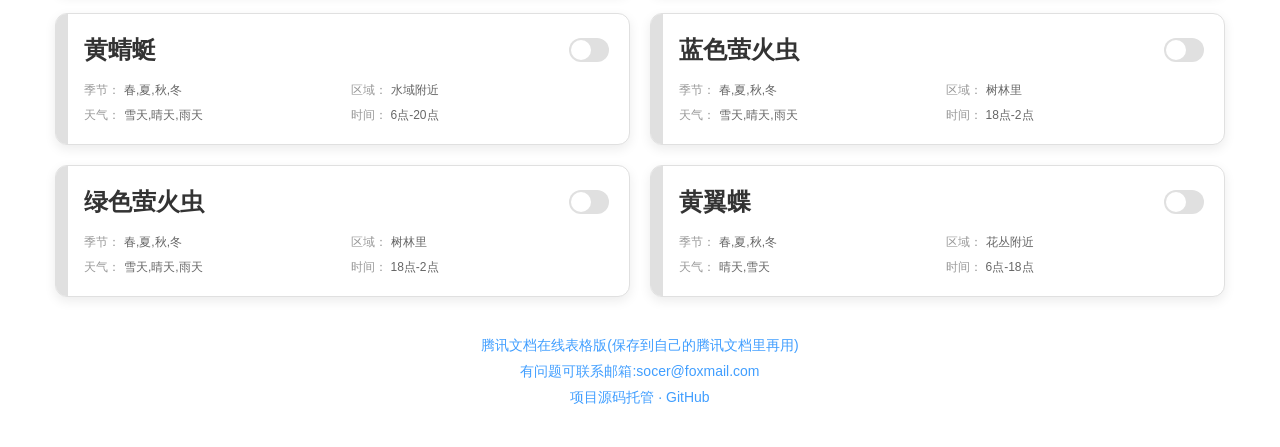
==== commit f71a8bf9: "Add files via upload" ====
--- a/insect-index.html
+++ b/insect-index.html
@@ -16,7 +16,7 @@
     </script>
 </head>
 <body>
-    <button class="version-switch-btn" onclick="window.location.href='XSD plus/insect-index.html'">体验新版</button>
+    <button class="version-switch-btn" onclick="window.location.href='../insect-index.html'">返回旧版</button>
     <div class="tabs-container">
         <button class="tab-btn" onclick="window.location.href='index.html'">鱼类图鉴</button>
         <button class="tab-btn" onclick="window.location.href='seashore-index.html'">赶海图鉴</button>
@@ -26,14 +26,11 @@
         <h1>星砂岛捕虫手记</h1>
 
         <div class="import-export-btn-group">
-            <button id="export-all" class="export-btn">导出图鉴信息</button>
-            <button id="import-all" class="import-btn">导入图鉴信息</button>
-            <!-- 云端备份按钮暂时隐藏，保留功能以便后续启用 -->
-            <button id="backup-cloud" class="export-btn" style="background-color:#722ed1; display:none;">备份到云端</button>
-            <button id="restore-cloud" class="import-btn" style="background-color:#722ed1; display:none;">从云端恢复</button>
+            <button id="export-all" class="export-btn">导出图鉴编码</button>
+            <button id="import-all" class="import-btn">导入图鉴编码</button>
         </div>
 
-        <div class="tip-text">✨ 收藏标记保存在本地浏览器，清除缓存会丢失哦～更换设备或清除缓存前记得先导出~</div>
+        <div class="tip-text">✨ 收藏标记保存在本地浏览器，更换设备前记得导出编码哦~</div>
 
         <div class="search-wrapper">
             <input type="text" id="global-search" placeholder="搜索名称 / 季节 / 区域 / 天气 ...">
--- a/style.css
+++ b/style.css
@@ -842,13 +842,59 @@
     }
 }
 
-/* ========== 21. 体验新版按钮 ========== */
+/* ========== 21. 编码模态框 ========== */
+.code-modal-box {
+    max-width: 500px;
+}
+.code-modal-desc {
+    margin-bottom: 10px;
+    color: var(--text-secondary);
+    font-size: 14px;
+    line-height: 1.5;
+}
+.code-textarea {
+    width: 100%;
+    height: 120px;
+    padding: 10px;
+    border: 1px solid var(--border-color);
+    border-radius: 4px;
+    font-size: 14px;
+    resize: none;
+    word-break: break-all;
+    font-family: "Courier New", monospace;
+    line-height: 1.5;
+    color: var(--text-primary);
+}
+.code-textarea:focus {
+    border-color: var(--primary-color);
+    outline: none;
+    box-shadow: 0 0 0 2px rgba(64, 158, 255, 0.15);
+}
+.code-modal-actions {
+    display: flex;
+    justify-content: flex-end;
+    gap: 10px;
+    margin-top: 15px;
+}
+.code-copy-success {
+    color: var(--success-color) !important;
+    border-color: var(--success-color) !important;
+}
+
+/* 编码模态框移动端适配 */
+@media (max-width: 768px) {
+    .code-modal-box {
+        max-width: 100%;
+    }
+}
+
+/* 返回旧版按钮 */
 .version-switch-btn {
     position: absolute;
     top: 20px;
     left: 20px;
     padding: 8px 16px;
-    background: linear-gradient(135deg, #667eea 0%, #764ba2 100%);
+    background: linear-gradient(135deg, #11998e 0%, #38ef7d 100%);
     color: white;
     border: none;
     border-radius: 6px;
@@ -856,15 +902,15 @@
     cursor: pointer;
     z-index: 100;
     transition: all 0.2s ease;
-    box-shadow: 0 2px 8px rgba(102, 126, 234, 0.4);
+    box-shadow: 0 2px 8px rgba(17, 153, 142, 0.4);
 }
 .version-switch-btn:hover {
     opacity: 0.9;
     transform: translateY(-1px);
-    box-shadow: 0 4px 12px rgba(102, 126, 234, 0.5);
-}
-
-/* 体验新版按钮移动端适配 */
+    box-shadow: 0 4px 12px rgba(17, 153, 142, 0.5);
+}
+
+/* 返回旧版按钮移动端适配 */
 @media (max-width: 768px) {
     .version-switch-btn {
         position: static;
